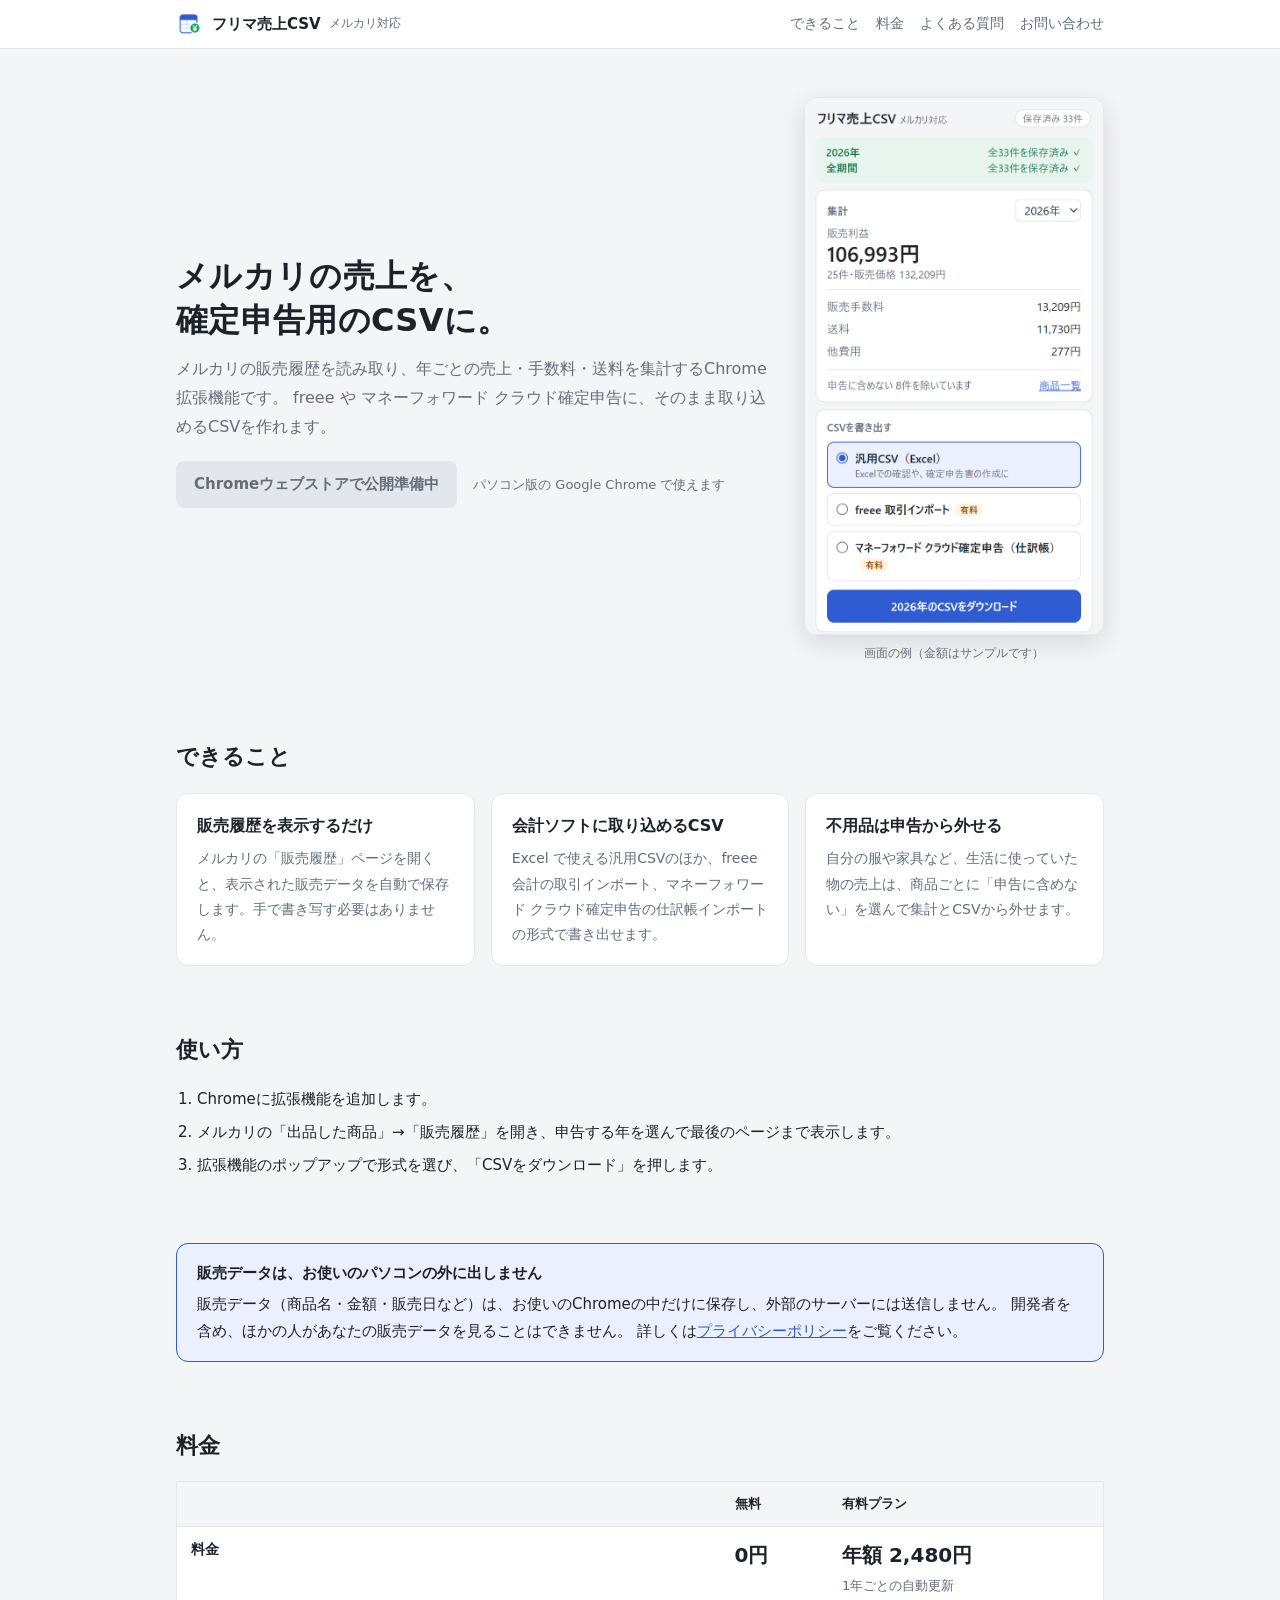
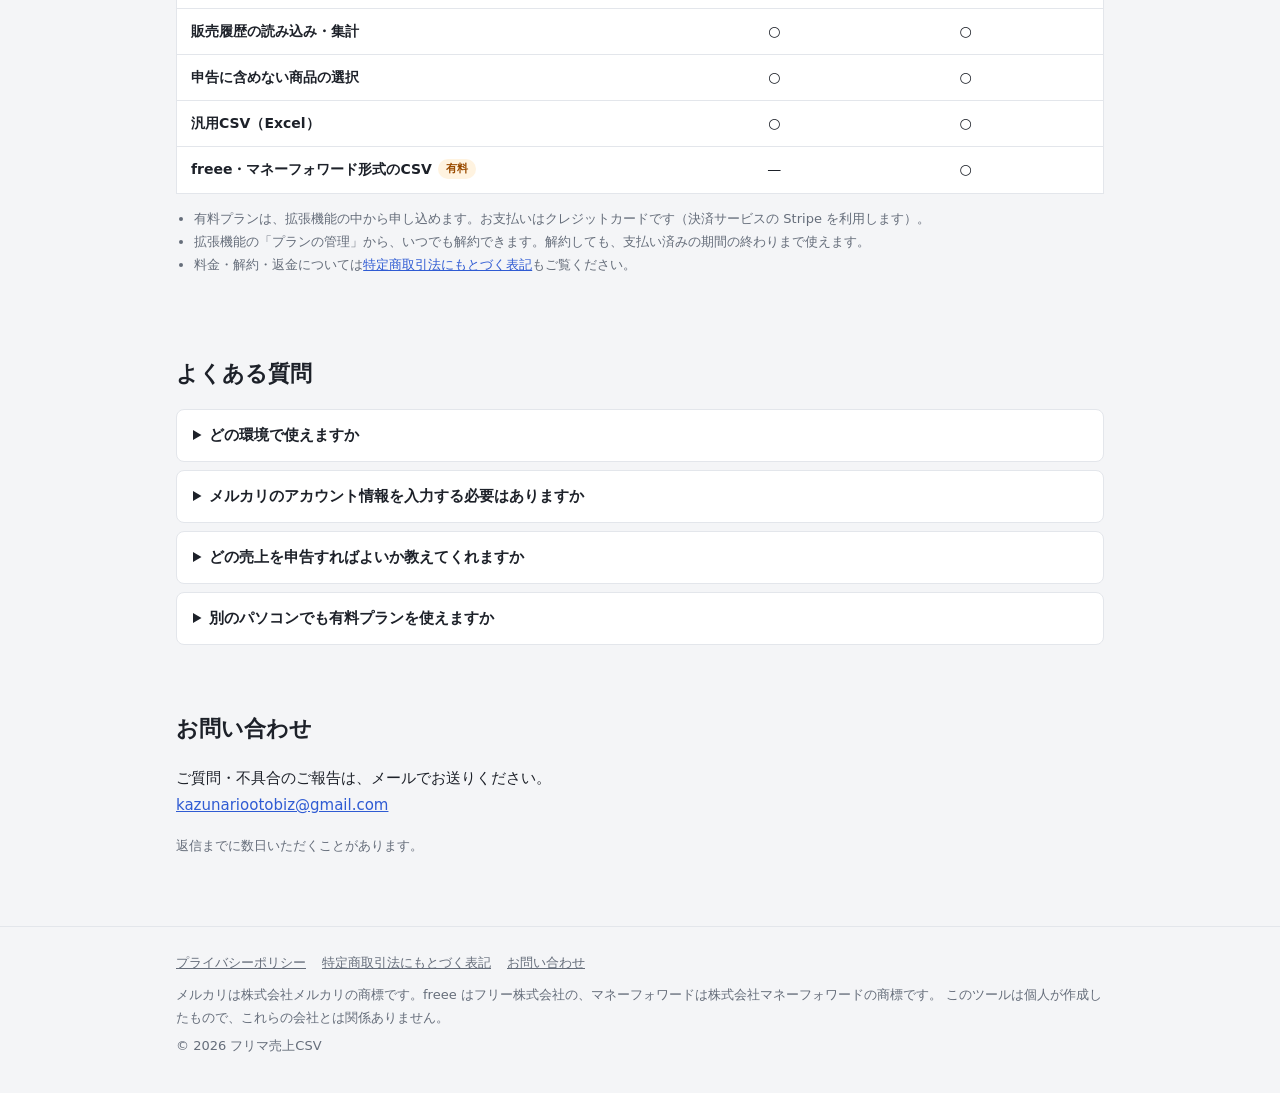
==== index.html @ ed65c4a7 "公開サイト（トップ・プライバシーポリシー・特商法表記）を追加" ====
<!doctype html>
<html lang="ja">
<head>
  <meta charset="utf-8">
  <meta name="viewport" content="width=device-width, initial-scale=1">
  <title>フリマ売上CSV（メルカリ対応）</title>
  <meta name="description" content="メルカリの販売履歴を、確定申告のための集計と、freee・マネーフォワード クラウド確定申告に取り込めるCSVにまとめるChrome拡張機能です。">
  <link rel="icon" href="icon-32.png">
  <link rel="stylesheet" href="style.css">
</head>
<body>
  <header class="topbar">
    <div class="wrap">
      <a class="brand" href="./"><img src="icon-128.png" alt="">フリマ売上CSV<small>メルカリ対応</small></a>
      <nav>
        <a href="#features">できること</a>
        <a href="#pricing">料金</a>
        <a href="#faq">よくある質問</a>
        <a href="#contact">お問い合わせ</a>
      </nav>
    </div>
  </header>

  <main>
    <div class="hero">
      <div class="wrap">
        <div>
          <h1>メルカリの売上を、<br>確定申告用のCSVに。</h1>
          <p class="lead">メルカリの販売履歴を読み取り、年ごとの売上・手数料・送料を集計するChrome拡張機能です。
            freee や マネーフォワード クラウド確定申告に、そのまま取り込めるCSVを作れます。</p>
          <div class="cta">
            <span class="button soon" aria-disabled="true">Chromeウェブストアで公開準備中</span>
            <small>パソコン版の Google Chrome で使えます</small>
          </div>
        </div>
        <figure>
          <img src="screenshot-popup.png" width="300" alt="拡張機能のポップアップ。2026年の販売利益、売上・手数料・送料の内訳、CSVの形式の選択が表示されている">
          <figcaption>画面の例（金額はサンプルです）</figcaption>
        </figure>
      </div>
    </div>

    <section id="features">
      <div class="wrap">
        <h2>できること</h2>
        <div class="grid">
          <div class="card">
            <h3>販売履歴を表示するだけ</h3>
            <p>メルカリの「販売履歴」ページを開くと、表示された販売データを自動で保存します。手で書き写す必要はありません。</p>
          </div>
          <div class="card">
            <h3>会計ソフトに取り込めるCSV</h3>
            <p>Excel で使える汎用CSVのほか、freee 会計の取引インポート、マネーフォワード クラウド確定申告の仕訳帳インポートの形式で書き出せます。</p>
          </div>
          <div class="card">
            <h3>不用品は申告から外せる</h3>
            <p>自分の服や家具など、生活に使っていた物の売上は、商品ごとに「申告に含めない」を選んで集計とCSVから外せます。</p>
          </div>
        </div>
      </div>
    </section>

    <section id="how">
      <div class="wrap">
        <h2>使い方</h2>
        <ol class="steps">
          <li>Chromeに拡張機能を追加します。</li>
          <li>メルカリの「出品した商品」→「販売履歴」を開き、申告する年を選んで最後のページまで表示します。</li>
          <li>拡張機能のポップアップで形式を選び、「CSVをダウンロード」を押します。</li>
        </ol>
      </div>
    </section>

    <section id="data">
      <div class="wrap">
        <div class="callout">
          <strong>販売データは、お使いのパソコンの外に出しません</strong>
          <p>販売データ（商品名・金額・販売日など）は、お使いのChromeの中だけに保存し、外部のサーバーには送信しません。
            開発者を含め、ほかの人があなたの販売データを見ることはできません。
            詳しくは<a href="privacy.html">プライバシーポリシー</a>をご覧ください。</p>
        </div>
      </div>
    </section>

    <section id="pricing">
      <div class="wrap">
        <h2>料金</h2>
        <div class="table-scroll">
          <table>
            <thead>
              <tr><th scope="col"></th><th scope="col">無料</th><th scope="col">有料プラン</th></tr>
            </thead>
            <tbody>
              <tr><th scope="row">料金</th><td><span class="price">0円</span></td><td><span class="price">年額 2,480円</span><br><span class="small">1年ごとの自動更新</span></td></tr>
              <tr><th scope="row">販売履歴の読み込み・集計</th><td class="mark">○</td><td class="mark">○</td></tr>
              <tr><th scope="row">申告に含めない商品の選択</th><td class="mark">○</td><td class="mark">○</td></tr>
              <tr><th scope="row">汎用CSV（Excel）</th><td class="mark">○</td><td class="mark">○</td></tr>
              <tr><th scope="row">freee・マネーフォワード形式のCSV<em class="paid-badge">有料</em></th><td class="mark">—</td><td class="mark">○</td></tr>
            </tbody>
          </table>
        </div>
        <ul class="small">
          <li>有料プランは、拡張機能の中から申し込めます。お支払いはクレジットカードです（決済サービスの Stripe を利用します）。</li>
          <li>拡張機能の「プランの管理」から、いつでも解約できます。解約しても、支払い済みの期間の終わりまで使えます。</li>
          <li>料金・解約・返金については<a href="tokushoho.html">特定商取引法にもとづく表記</a>もご覧ください。</li>
        </ul>
      </div>
    </section>

    <section id="faq">
      <div class="wrap">
        <h2>よくある質問</h2>
        <details>
          <summary>どの環境で使えますか</summary>
          <p>パソコン版の Google Chrome で使えます。スマートフォンのメルカリアプリには対応していません。</p>
        </details>
        <details>
          <summary>メルカリのアカウント情報を入力する必要はありますか</summary>
          <p>ありません。Chromeでメルカリにログインした状態で、販売履歴のページに表示された内容を読み取ります。</p>
        </details>
        <details>
          <summary>どの売上を申告すればよいか教えてくれますか</summary>
          <p>このツールは、売上が課税の対象になるかどうかを判断しません。迷うときは税務署や税理士にご相談ください。</p>
        </details>
        <details>
          <summary>別のパソコンでも有料プランを使えますか</summary>
          <p>使えます。拡張機能の申し込みの案内にある「申し込み済みの方はこちら」から、支払いに使ったメールアドレスで有効にできます。
            販売データはパソコンごとに保存されるため、別のパソコンでは販売履歴を読み込み直してください。</p>
        </details>
      </div>
    </section>

    <section id="contact">
      <div class="wrap">
        <h2>お問い合わせ</h2>
        <p>ご質問・不具合のご報告は、メールでお送りください。<br>
          <a href="mailto:kazunariootobiz@gmail.com">kazunariootobiz@gmail.com</a></p>
        <p class="small">返信までに数日いただくことがあります。</p>
      </div>
    </section>
  </main>

  <footer>
    <div class="wrap">
      <nav>
        <a href="privacy.html">プライバシーポリシー</a>
        <a href="tokushoho.html">特定商取引法にもとづく表記</a>
        <a href="#contact">お問い合わせ</a>
      </nav>
      <p>メルカリは株式会社メルカリの商標です。freee はフリー株式会社の、マネーフォワードは株式会社マネーフォワードの商標です。
        このツールは個人が作成したもので、これらの会社とは関係ありません。</p>
      <p>© 2026 フリマ売上CSV</p>
    </div>
  </footer>
</body>
</html>
---- style.css ----
/* 公開サイト（GitHub Pages）の共通スタイル。色は拡張機能の src/ui/theme.css に合わせる */
:root {
  color-scheme: light dark;
  --bg: #f4f5f7;
  --surface: #fff;
  --text: #1d2129;
  --muted: #656d7a;
  --border: #e3e6eb;
  --accent: #2f5bd3;
  --accent-text: #fff;
  --accent-soft: #eaf0fd;
  --warn: #9a4b00;
  --warn-soft: #fff3e0;
  --radius: 12px;
}
@media (prefers-color-scheme: dark) {
  :root {
    --bg: #17191d;
    --surface: #22252b;
    --text: #e8eaee;
    --muted: #9aa1ad;
    --border: #353a42;
    --accent: #7a9cff;
    --accent-text: #10131a;
    --accent-soft: #263150;
    --warn: #ffb35c;
    --warn-soft: #3a2c1a;
  }
}

* { box-sizing: border-box; }
html { scroll-behavior: smooth; }
body {
  margin: 0;
  font: 15px/1.8 system-ui, -apple-system, "Segoe UI", "Hiragino Sans", "Yu Gothic UI", sans-serif;
  color: var(--text);
  background: var(--bg);
}
a { color: var(--accent); }
a:focus-visible { outline: 2px solid var(--accent); outline-offset: 2px; }
img { max-width: 100%; height: auto; }
.wrap { max-width: 960px; margin: 0 auto; padding: 0 16px; }

/* ヘッダー */
.topbar { border-bottom: 1px solid var(--border); background: var(--surface); }
.topbar .wrap { display: flex; flex-wrap: wrap; align-items: center; justify-content: space-between; gap: 4px 16px; padding-top: 10px; padding-bottom: 10px; }
.brand { display: flex; align-items: center; gap: 8px; color: var(--text); font-weight: 700; text-decoration: none; }
.brand img { width: 28px; height: 28px; }
.brand small { color: var(--muted); font-size: 12px; font-weight: 400; }
.topbar nav { display: flex; flex-wrap: wrap; gap: 4px 16px; font-size: 14px; }
.topbar nav a { color: var(--muted); text-decoration: none; }
.topbar nav a:hover { color: var(--text); }

/* トップの見出し */
.hero { padding: 48px 0 40px; }
.hero .wrap { display: grid; grid-template-columns: 1fr auto; align-items: center; gap: 32px; }
.hero h1 { margin: 0 0 12px; font-size: 32px; line-height: 1.4; letter-spacing: .01em; }
.hero .lead { margin: 0 0 20px; color: var(--muted); font-size: 16px; }
.hero figure { margin: 0; }
.hero figure img { display: block; width: 300px; border: 1px solid var(--border); border-radius: var(--radius);
                   box-shadow: 0 8px 28px rgba(0, 0, 0, .12); }
.hero figcaption { margin-top: 8px; color: var(--muted); font-size: 12px; text-align: center; }
.cta { display: flex; flex-wrap: wrap; align-items: center; gap: 8px 16px; }
.button { display: inline-block; padding: 10px 18px; border-radius: 8px; background: var(--accent); color: var(--accent-text);
          font-weight: 600; text-decoration: none; }
.button.soon { background: var(--border); color: var(--muted); }
.cta small { color: var(--muted); font-size: 13px; }

/* セクション */
section { padding: 32px 0; }
section h2 { margin: 0 0 16px; font-size: 22px; }
.grid { display: grid; grid-template-columns: repeat(3, 1fr); gap: 16px; }
.card { padding: 18px 20px; border: 1px solid var(--border); border-radius: var(--radius); background: var(--surface); }
.card h3 { margin: 0 0 6px; font-size: 16px; }
.card p { margin: 0; color: var(--muted); font-size: 14px; }
.steps { margin: 0; padding-left: 1.4em; }
.steps li + li { margin-top: 6px; }
.callout { padding: 16px 20px; border: 1px solid var(--accent); border-radius: var(--radius); background: var(--accent-soft); }
.callout strong { display: block; margin-bottom: 4px; }
.callout p { margin: 0; }
.small { color: var(--muted); font-size: 13px; }
ul.small { padding-left: 1.4em; }

/* 表 */
.table-scroll { overflow-x: auto; }
table { width: 100%; border-collapse: collapse; border: 1px solid var(--border); background: var(--surface); font-size: 14px; }
th, td { padding: 10px 14px; border-bottom: 1px solid var(--border); text-align: left; vertical-align: top; }
thead th { background: var(--bg); font-size: 13px; }
td.mark { text-align: center; }
.price { font-size: 20px; font-weight: 700; }
.paid-badge { display: inline-block; margin-left: 6px; padding: 0 8px; border-radius: 999px; background: var(--warn-soft);
              color: var(--warn); font-size: 11px; font-style: normal; font-weight: 600; vertical-align: 2px; }

/* よくある質問 */
details { border: 1px solid var(--border); border-radius: 8px; background: var(--surface); }
details + details { margin-top: 8px; }
summary { padding: 12px 16px; cursor: pointer; font-weight: 600; }
details p { margin: 0; padding: 0 16px 14px; color: var(--muted); font-size: 14px; }

/* 文書のページ（プライバシーポリシー・特商法表記） */
.doc { max-width: 760px; padding-top: 32px; padding-bottom: 48px; }
.doc h1 { margin: 0 0 8px; font-size: 26px; }
.doc h2 { margin: 32px 0 8px; font-size: 18px; }
.doc .meta { color: var(--muted); font-size: 13px; }
.doc table th { width: 30%; background: var(--bg); }
.doc ul, .doc ol { padding-left: 1.4em; }

/* フッター */
footer { margin-top: 24px; padding: 24px 0 32px; border-top: 1px solid var(--border); color: var(--muted); font-size: 13px; }
footer nav { display: flex; flex-wrap: wrap; gap: 4px 16px; margin-bottom: 8px; }
footer nav a { color: var(--muted); }
footer p { margin: 4px 0; }

@media (max-width: 720px) {
  .hero { padding: 32px 0 24px; }
  .hero .wrap { grid-template-columns: 1fr; }
  .hero h1 { font-size: 26px; }
  .hero figure img { width: 100%; max-width: 320px; margin: 0 auto; }
  .grid { grid-template-columns: 1fr; }
  .doc table th { width: 36%; }
}
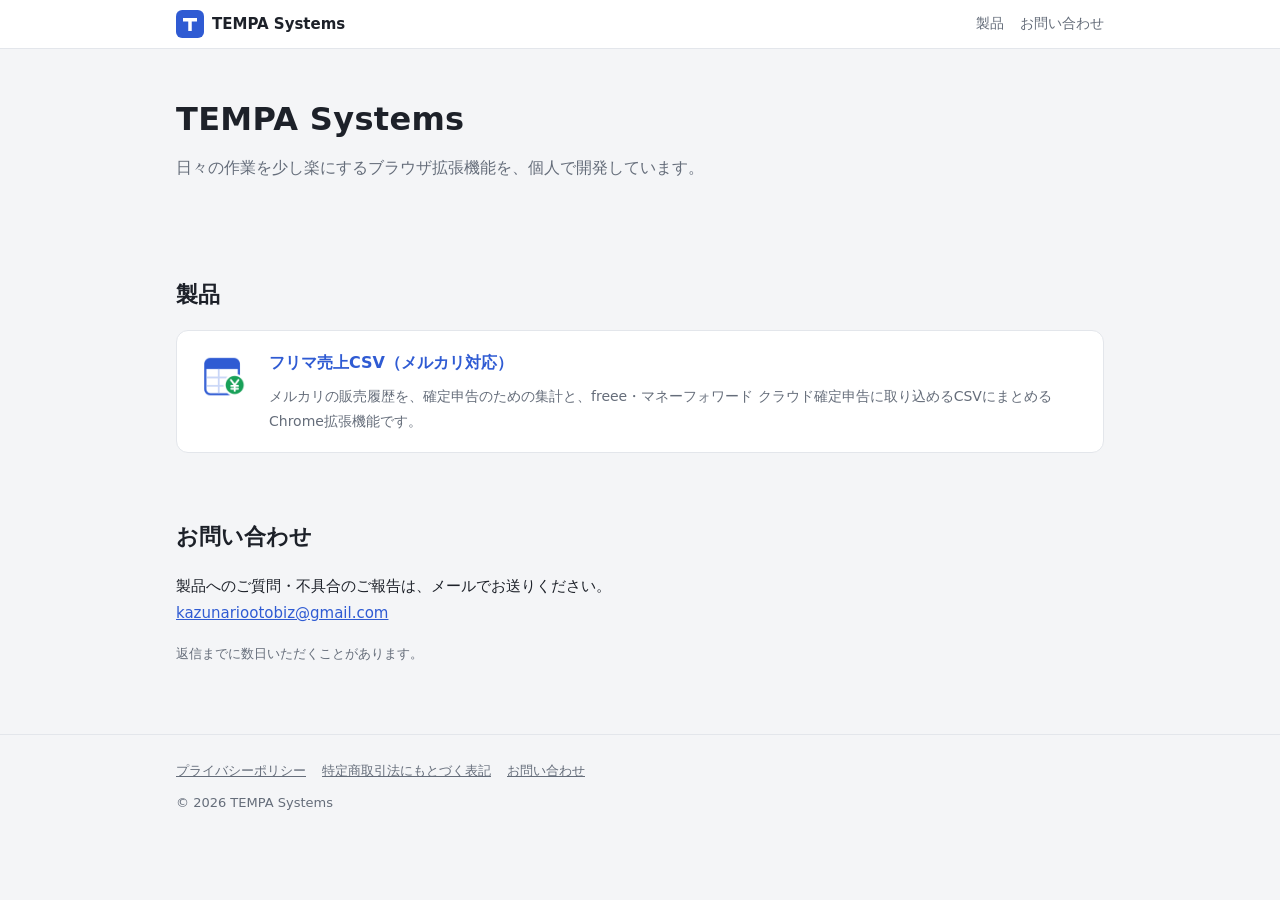
==== commit 50508878: "公開サイトを屋号 TEMPA Systems の構成にする（製品ページは /furima-sales-csv/）" ====
--- a/index.html
+++ b/index.html
@@ -3,19 +3,17 @@
 <head>
   <meta charset="utf-8">
   <meta name="viewport" content="width=device-width, initial-scale=1">
-  <title>フリマ売上CSV（メルカリ対応）</title>
-  <meta name="description" content="メルカリの販売履歴を、確定申告のための集計と、freee・マネーフォワード クラウド確定申告に取り込めるCSVにまとめるChrome拡張機能です。">
-  <link rel="icon" href="icon-32.png">
+  <title>TEMPA Systems</title>
+  <meta name="description" content="TEMPA Systems は、日々の作業を少し楽にするブラウザ拡張機能を個人で開発しています。">
+  <link rel="icon" href="favicon.svg" type="image/svg+xml">
   <link rel="stylesheet" href="style.css">
 </head>
 <body>
   <header class="topbar">
     <div class="wrap">
-      <a class="brand" href="./"><img src="icon-128.png" alt="">フリマ売上CSV<small>メルカリ対応</small></a>
+      <a class="brand" href="index.html"><img src="favicon.svg" alt="">TEMPA Systems</a>
       <nav>
-        <a href="#features">できること</a>
-        <a href="#pricing">料金</a>
-        <a href="#faq">よくある質問</a>
+        <a href="#products">製品</a>
         <a href="#contact">お問い合わせ</a>
       </nav>
     </div>
@@ -25,115 +23,29 @@
     <div class="hero">
       <div class="wrap">
         <div>
-          <h1>メルカリの売上を、<br>確定申告用のCSVに。</h1>
-          <p class="lead">メルカリの販売履歴を読み取り、年ごとの売上・手数料・送料を集計するChrome拡張機能です。
-            freee や マネーフォワード クラウド確定申告に、そのまま取り込めるCSVを作れます。</p>
-          <div class="cta">
-            <span class="button soon" aria-disabled="true">Chromeウェブストアで公開準備中</span>
-            <small>パソコン版の Google Chrome で使えます</small>
-          </div>
+          <h1>TEMPA Systems</h1>
+          <p class="lead">日々の作業を少し楽にするブラウザ拡張機能を、個人で開発しています。</p>
         </div>
-        <figure>
-          <img src="screenshot-popup.png" width="300" alt="拡張機能のポップアップ。2026年の販売利益、売上・手数料・送料の内訳、CSVの形式の選択が表示されている">
-          <figcaption>画面の例（金額はサンプルです）</figcaption>
-        </figure>
       </div>
     </div>
 
-    <section id="features">
+    <section id="products">
       <div class="wrap">
-        <h2>できること</h2>
-        <div class="grid">
-          <div class="card">
-            <h3>販売履歴を表示するだけ</h3>
-            <p>メルカリの「販売履歴」ページを開くと、表示された販売データを自動で保存します。手で書き写す必要はありません。</p>
+        <h2>製品</h2>
+        <a class="card product" href="furima-sales-csv/index.html">
+          <img src="furima-sales-csv/icon-128.png" width="56" height="56" alt="">
+          <div>
+            <h3>フリマ売上CSV（メルカリ対応）</h3>
+            <p>メルカリの販売履歴を、確定申告のための集計と、freee・マネーフォワード クラウド確定申告に取り込めるCSVにまとめるChrome拡張機能です。</p>
           </div>
-          <div class="card">
-            <h3>会計ソフトに取り込めるCSV</h3>
-            <p>Excel で使える汎用CSVのほか、freee 会計の取引インポート、マネーフォワード クラウド確定申告の仕訳帳インポートの形式で書き出せます。</p>
-          </div>
-          <div class="card">
-            <h3>不用品は申告から外せる</h3>
-            <p>自分の服や家具など、生活に使っていた物の売上は、商品ごとに「申告に含めない」を選んで集計とCSVから外せます。</p>
-          </div>
-        </div>
-      </div>
-    </section>
-
-    <section id="how">
-      <div class="wrap">
-        <h2>使い方</h2>
-        <ol class="steps">
-          <li>Chromeに拡張機能を追加します。</li>
-          <li>メルカリの「出品した商品」→「販売履歴」を開き、申告する年を選んで最後のページまで表示します。</li>
-          <li>拡張機能のポップアップで形式を選び、「CSVをダウンロード」を押します。</li>
-        </ol>
-      </div>
-    </section>
-
-    <section id="data">
-      <div class="wrap">
-        <div class="callout">
-          <strong>販売データは、お使いのパソコンの外に出しません</strong>
-          <p>販売データ（商品名・金額・販売日など）は、お使いのChromeの中だけに保存し、外部のサーバーには送信しません。
-            開発者を含め、ほかの人があなたの販売データを見ることはできません。
-            詳しくは<a href="privacy.html">プライバシーポリシー</a>をご覧ください。</p>
-        </div>
-      </div>
-    </section>
-
-    <section id="pricing">
-      <div class="wrap">
-        <h2>料金</h2>
-        <div class="table-scroll">
-          <table>
-            <thead>
-              <tr><th scope="col"></th><th scope="col">無料</th><th scope="col">有料プラン</th></tr>
-            </thead>
-            <tbody>
-              <tr><th scope="row">料金</th><td><span class="price">0円</span></td><td><span class="price">年額 2,480円</span><br><span class="small">1年ごとの自動更新</span></td></tr>
-              <tr><th scope="row">販売履歴の読み込み・集計</th><td class="mark">○</td><td class="mark">○</td></tr>
-              <tr><th scope="row">申告に含めない商品の選択</th><td class="mark">○</td><td class="mark">○</td></tr>
-              <tr><th scope="row">汎用CSV（Excel）</th><td class="mark">○</td><td class="mark">○</td></tr>
-              <tr><th scope="row">freee・マネーフォワード形式のCSV<em class="paid-badge">有料</em></th><td class="mark">—</td><td class="mark">○</td></tr>
-            </tbody>
-          </table>
-        </div>
-        <ul class="small">
-          <li>有料プランは、拡張機能の中から申し込めます。お支払いはクレジットカードです（決済サービスの Stripe を利用します）。</li>
-          <li>拡張機能の「プランの管理」から、いつでも解約できます。解約しても、支払い済みの期間の終わりまで使えます。</li>
-          <li>料金・解約・返金については<a href="tokushoho.html">特定商取引法にもとづく表記</a>もご覧ください。</li>
-        </ul>
-      </div>
-    </section>
-
-    <section id="faq">
-      <div class="wrap">
-        <h2>よくある質問</h2>
-        <details>
-          <summary>どの環境で使えますか</summary>
-          <p>パソコン版の Google Chrome で使えます。スマートフォンのメルカリアプリには対応していません。</p>
-        </details>
-        <details>
-          <summary>メルカリのアカウント情報を入力する必要はありますか</summary>
-          <p>ありません。Chromeでメルカリにログインした状態で、販売履歴のページに表示された内容を読み取ります。</p>
-        </details>
-        <details>
-          <summary>どの売上を申告すればよいか教えてくれますか</summary>
-          <p>このツールは、売上が課税の対象になるかどうかを判断しません。迷うときは税務署や税理士にご相談ください。</p>
-        </details>
-        <details>
-          <summary>別のパソコンでも有料プランを使えますか</summary>
-          <p>使えます。拡張機能の申し込みの案内にある「申し込み済みの方はこちら」から、支払いに使ったメールアドレスで有効にできます。
-            販売データはパソコンごとに保存されるため、別のパソコンでは販売履歴を読み込み直してください。</p>
-        </details>
+        </a>
       </div>
     </section>
 
     <section id="contact">
       <div class="wrap">
         <h2>お問い合わせ</h2>
-        <p>ご質問・不具合のご報告は、メールでお送りください。<br>
+        <p>製品へのご質問・不具合のご報告は、メールでお送りください。<br>
           <a href="mailto:kazunariootobiz@gmail.com">kazunariootobiz@gmail.com</a></p>
         <p class="small">返信までに数日いただくことがあります。</p>
       </div>
@@ -147,9 +59,7 @@
         <a href="tokushoho.html">特定商取引法にもとづく表記</a>
         <a href="#contact">お問い合わせ</a>
       </nav>
-      <p>メルカリは株式会社メルカリの商標です。freee はフリー株式会社の、マネーフォワードは株式会社マネーフォワードの商標です。
-        このツールは個人が作成したもので、これらの会社とは関係ありません。</p>
-      <p>© 2026 フリマ売上CSV</p>
+      <p>© 2026 TEMPA Systems</p>
     </div>
   </footer>
 </body>
--- a/style.css
+++ b/style.css
@@ -73,6 +73,10 @@
 .card { padding: 18px 20px; border: 1px solid var(--border); border-radius: var(--radius); background: var(--surface); }
 .card h3 { margin: 0 0 6px; font-size: 16px; }
 .card p { margin: 0; color: var(--muted); font-size: 14px; }
+a.product { display: flex; align-items: flex-start; gap: 16px; color: inherit; text-decoration: none; }
+a.product:hover { border-color: var(--accent); }
+a.product img { flex: none; }
+a.product h3 { color: var(--accent); }
 .steps { margin: 0; padding-left: 1.4em; }
 .steps li + li { margin-top: 6px; }
 .callout { padding: 16px 20px; border: 1px solid var(--accent); border-radius: var(--radius); background: var(--accent-soft); }
@@ -101,6 +105,7 @@
 .doc { max-width: 760px; padding-top: 32px; padding-bottom: 48px; }
 .doc h1 { margin: 0 0 8px; font-size: 26px; }
 .doc h2 { margin: 32px 0 8px; font-size: 18px; }
+.doc h3 { margin: 16px 0 4px; font-size: 16px; }
 .doc .meta { color: var(--muted); font-size: 13px; }
 .doc table th { width: 30%; background: var(--bg); }
 .doc ul, .doc ol { padding-left: 1.4em; }
